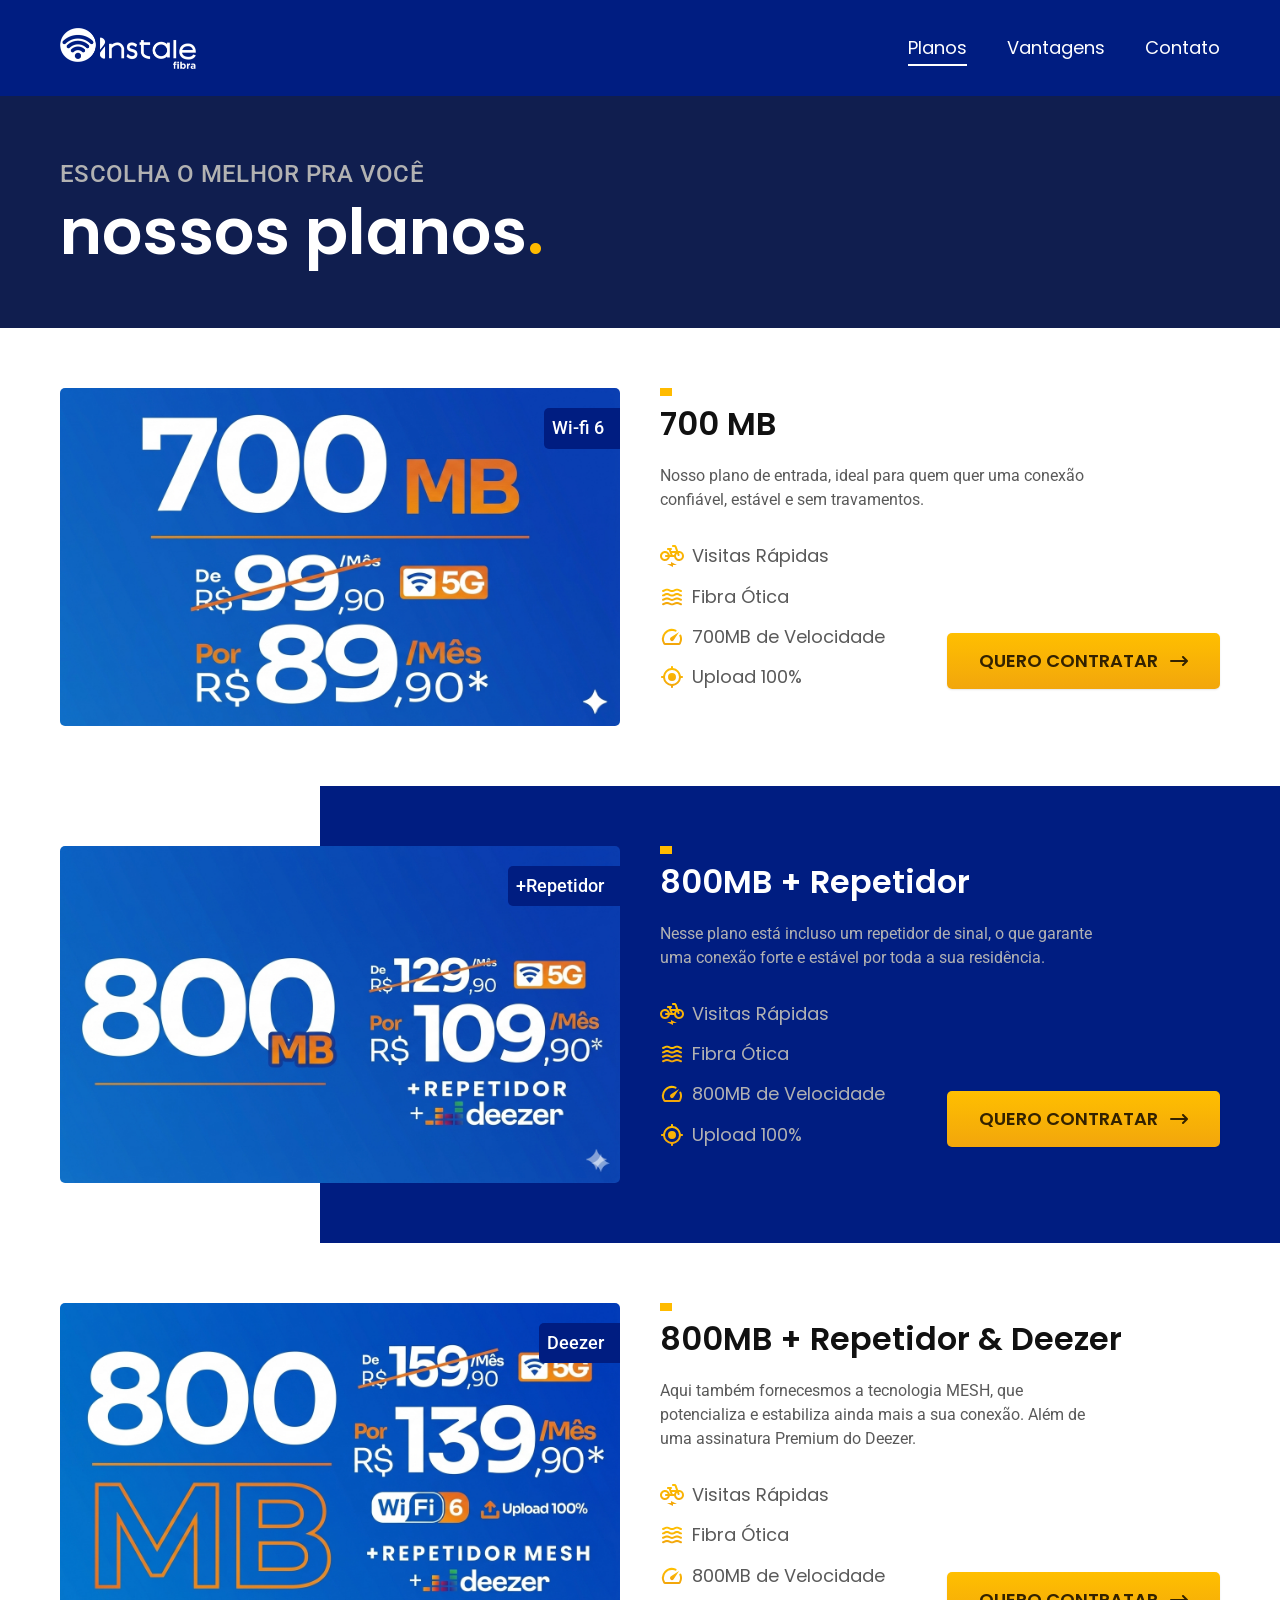
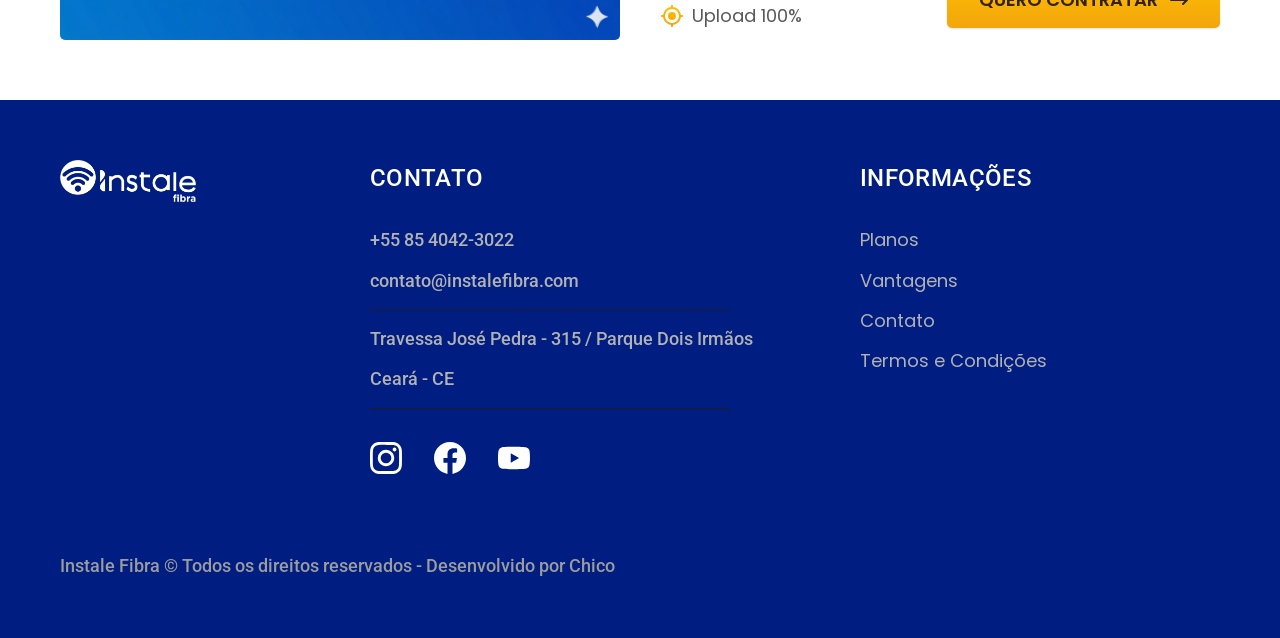
==== bicicletas.html @ 03dd7e1f "commit inicial" ====
<!DOCTYPE html>
<html lang="pt-br">

<head>
  <meta charset="UTF-8">
  <meta name="viewport" content="width=device-width, initial-scale=1.0">
  <title>Planos | Bikcraft</title>
  <meta name="description" content="Termos e Condições">
  <link rel="shortcut icon" href="./favicon-16x16.png" type="image/svg+xml">
  <link rel="preload" href="./css/style.css" as="style">
  <link rel="stylesheet" href="./css/style.css">
  <link rel="preconnect" href="https://fonts.googleapis.com">
  <link rel="preconnect" href="https://fonts.gstatic.com" crossorigin>
  <link href="https://fonts.googleapis.com/css2?family=Merriweather:ital,opsz,wght@0,18..144,300..900;1,18..144,300..900&family=Poppins:ital,wght@0,100;0,200;0,300;0,400;0,500;0,600;0,700;0,800;0,900;1,100;1,200;1,300;1,400;1,500;1,600;1,700;1,800;1,900&family=Roboto:ital,wght@0,100..900;1,100..900&display=swap" rel="stylesheet">
  <script>
    document.documentElement.classList.add("js");
  </script>
</head>

<body id="bicicletas">

  <header class="header-bg">

    <div class="container header">
      <a href="./">
        <img src="./img/instale-assets/LOGO.png" width="136" height="32" alt="Bikcraft">
      </a>

      <nav aria-label="primária">
        <ul class="header-menu font-1-m cor-0">
          <li><a href="./bicicletas.html">Planos</a></li>
          <li><a href="./seguros.html">Vantagens</a></li>
          <li><a href="./contato.html">Contato</a></li>
        </ul>
      </nav>
    </div>

  </header>

  <main>
    <div class="titulo-bg">
      <div class="titulo container">
        <p class="font-2-l-b cor-5">Escolha o melhor pra você</p>
        <h1 class="font-1-xxl cor-0">nossos planos<span class="cor-p1">.</span></h1>
      </div>
    </div>

    <div class="bicicletas container">
      <div class="bicicletas-imagem">
        <img src="./img/instale-assets/700mb-planos-teste.png" alt="Bicicleta preta">
        <span class="font-2-m cor-0">Wi-fi 6</span>
      </div>
      <div class="bicicletas-conteudo">
        <h2 class="font-1-xl">700 MB</h2>
        <p class="font-2-s cor-8">Nosso plano de entrada, ideal para quem quer uma conexão confiável, estável e sem travamentos.</p>
        <ul class="font-1-m cor-8">
          <li>
            <img src="./img/icones/eletrica.svg" alt="">Visitas Rápidas
          </li>
          <li>
            <img src="./img/icones/carbono.svg" alt="">Fibra Ótica
          </li>
          <li>
            <img src="./img/icones/velocidade.svg" alt="">700MB de Velocidade
          </li>
          <li>
            <img src="./img/icones/rastreador.svg" alt="">Upload 100%
          </li>
        </ul>
        <a class="botao seta" href="https://wa.me/558540423022?text=Olá,%20gostaria%20de%20saber%20mais%20sobre%20os%20planos!" target="_blank">Quero contratar</a>
      </div>
    </div>

    <div class="bicicletas-bg">
      <div class="bicicletas container">
        <div class="bicicletas-imagem">
          <img src="./img/instale-assets/800mb-planos-teste.png" alt="Bicicleta preta">
          <span class="font-2-m cor-0">+Repetidor</span>
        </div>
        <div class="bicicletas-conteudo">
          <h2 class="font-1-xl cor-0">800MB + Repetidor</h2>
          <p class="font-2-s cor-5">Nesse plano está incluso um repetidor de sinal, o que garante uma conexão forte e estável por toda a sua residência. </p>
          <ul class="font-1-m cor-5">
            <li>
              <img src="./img/icones/eletrica.svg" alt="">Visitas Rápidas
            </li>
            <li>
              <img src="./img/icones/carbono.svg" alt="">Fibra Ótica
            </li>
            <li>
              <img src="./img/icones/velocidade.svg" alt="">800MB de Velocidade
            </li>
            <li>
              <img src="./img/icones/rastreador.svg" alt="">Upload 100%
            </li>
          </ul>
          <a class="botao seta" href="https://wa.me/558540423022?text=Olá,%20gostaria%20de%20saber%20mais%20sobre%20os%20planos!" target="_blank">Quero contratar</a>
        </div>
      </div>
    </div>

    <div class="bicicletas container">
      <div class="bicicletas-imagem">
        <img src="./img/instale-assets/800mb-planos-deezer-teste.png" alt="Bicicleta preta">
        <span class="font-2-m cor-0">Deezer</span>
      </div>
      <div class="bicicletas-conteudo">
        <h2 class="font-1-xl">800MB + Repetidor & Deezer</h2>
        <p class="font-2-s cor-8">Aqui também fornecesmos a tecnologia MESH, que potencializa e estabiliza ainda mais a sua conexão. Além de uma assinatura Premium do Deezer. </p>
        <ul class="font-1-m cor-8">
          <li>
            <img src="./img/icones/eletrica.svg" alt="">Visitas Rápidas
          </li>
          <li>
            <img src="./img/icones/carbono.svg" alt="">Fibra Ótica
          </li>
          <li>
            <img src="./img/icones/velocidade.svg" alt="">800MB de Velocidade
          </li>
          <li>
            <img src="./img/icones/rastreador.svg" alt="">Upload 100%
          </li>
        </ul>
        <a class="botao seta" href="https://wa.me/558540423022?text=Olá,%20gostaria%20de%20saber%20mais%20sobre%20os%20planos!" target="_blank">Quero contratar</a>
      </div>
    </div>


  </main>

  <footer class="footer-bg">
    <div class="footer container">
      <img src="./img/instale-assets/LOGO.png" width="136" height="32" alt="Bikcraft">
      <div class="footer-contato">
        <h3 class="font-2-l-b cor-0">Contato</h3>
        <ul class="font-2-m cor-5">
          <li><a href="https://wa.me/558540423022?text=Olá,%20gostaria%20de%20saber%20mais%20sobre%20os%20planos!">+55 85 4042-3022</a></li>
          <li><a href="mailto:contato@instalefibra.com">contato@instalefibra.com</a></li>
          <li>Travessa José Pedra - 315 / Parque Dois Irmãos</li>
          <li>Ceará - CE</li>
        </ul>
        <div class="footer-redes">
          <a href="https://www.instagram.com/instale.oficial" target="_blank">
            <img src="./img/redes/instagram.svg" width="32" height="32" alt="Instagram">
          </a>
          <a href="https://www.facebook.com/instalefibra" target="_blank">
            <img src="./img/redes/facebook.svg" width="32" height="32" alt="Facebook">
          </a>
          <a href="https://www.youtube.com/instalefibra" target="_blank">
            <img src="./img/redes/youtube.svg" width="32" height="32" alt="Youtube">
          </a>
        </div>
      </div>

      <div class="footer-informacoes">
        <h3 class="font-2-l-b cor-0">Informações</h3>
        <nav>
          <ul class="font-1-m cor-5">
            <li><a href="./bicicletas.html">Planos</a></li>
            <li><a href="./seguros.html">Vantagens</a></li>
            <li><a href="./contato.html">Contato</a></li>
            <li><a href="./termos.html">Termos e Condições</a></li>
          </ul>
        </nav>
      </div>

      <p class="footer-copy font-2-m cor-6">Instale Fibra © Todos os direitos reservados - Desenvolvido por Chico</p>
    </div>
  </footer>

  <script src="./js/script.js"></script>
</body>

</html>
---- css/style.css ----
@import url("./global/global.css");
@import url("./utilidades/tipografia.css");
@import url("./utilidades/cores.css");

@import url("./global/header.css");
@import url("./global/footer.css");

/* Utilidades */
@import url("./utilidades/componentes.css");
@import url("./utilidades/formulario.css");
@import url("./utilidades/animacao.css");

/* Home */
@import url("./home/introducao.css");
@import url("./home/tecnologia.css");
@import url("./home/parceiros.css");
@import url("./home/depoimento.css");

/* Bicicletas */
@import url("./bicicletas/bicicletas-lista.css");
@import url("./bicicletas/bicicletas.css");

/* Bicicleta */
@import url("./bicicleta/bicicleta.css");
@import url("./bicicleta/seguro.css");

/* Seguros */
@import url("./seguros/seguros.css");
@import url("./seguros/vantagens.css");
@import url("./seguros/perguntas.css");

/* Contato */
@import url("./contato/contato.css");
@import url("./contato/lojas.css");

/* Orçamento */
@import url("./orcamento/orcamento.css");

/* Termos */
@import url("./termos/termos.css");
---- css/style.css ----
@import url("./global/global.css");
@import url("./utilidades/tipografia.css");
@import url("./utilidades/cores.css");

@import url("./global/header.css");
@import url("./global/footer.css");

/* Utilidades */
@import url("./utilidades/componentes.css");
@import url("./utilidades/formulario.css");
@import url("./utilidades/animacao.css");

/* Home */
@import url("./home/introducao.css");
@import url("./home/tecnologia.css");
@import url("./home/parceiros.css");
@import url("./home/depoimento.css");

/* Bicicletas */
@import url("./bicicletas/bicicletas-lista.css");
@import url("./bicicletas/bicicletas.css");

/* Bicicleta */
@import url("./bicicleta/bicicleta.css");
@import url("./bicicleta/seguro.css");

/* Seguros */
@import url("./seguros/seguros.css");
@import url("./seguros/vantagens.css");
@import url("./seguros/perguntas.css");

/* Contato */
@import url("./contato/contato.css");
@import url("./contato/lojas.css");

/* Orçamento */
@import url("./orcamento/orcamento.css");

/* Termos */
@import url("./termos/termos.css");
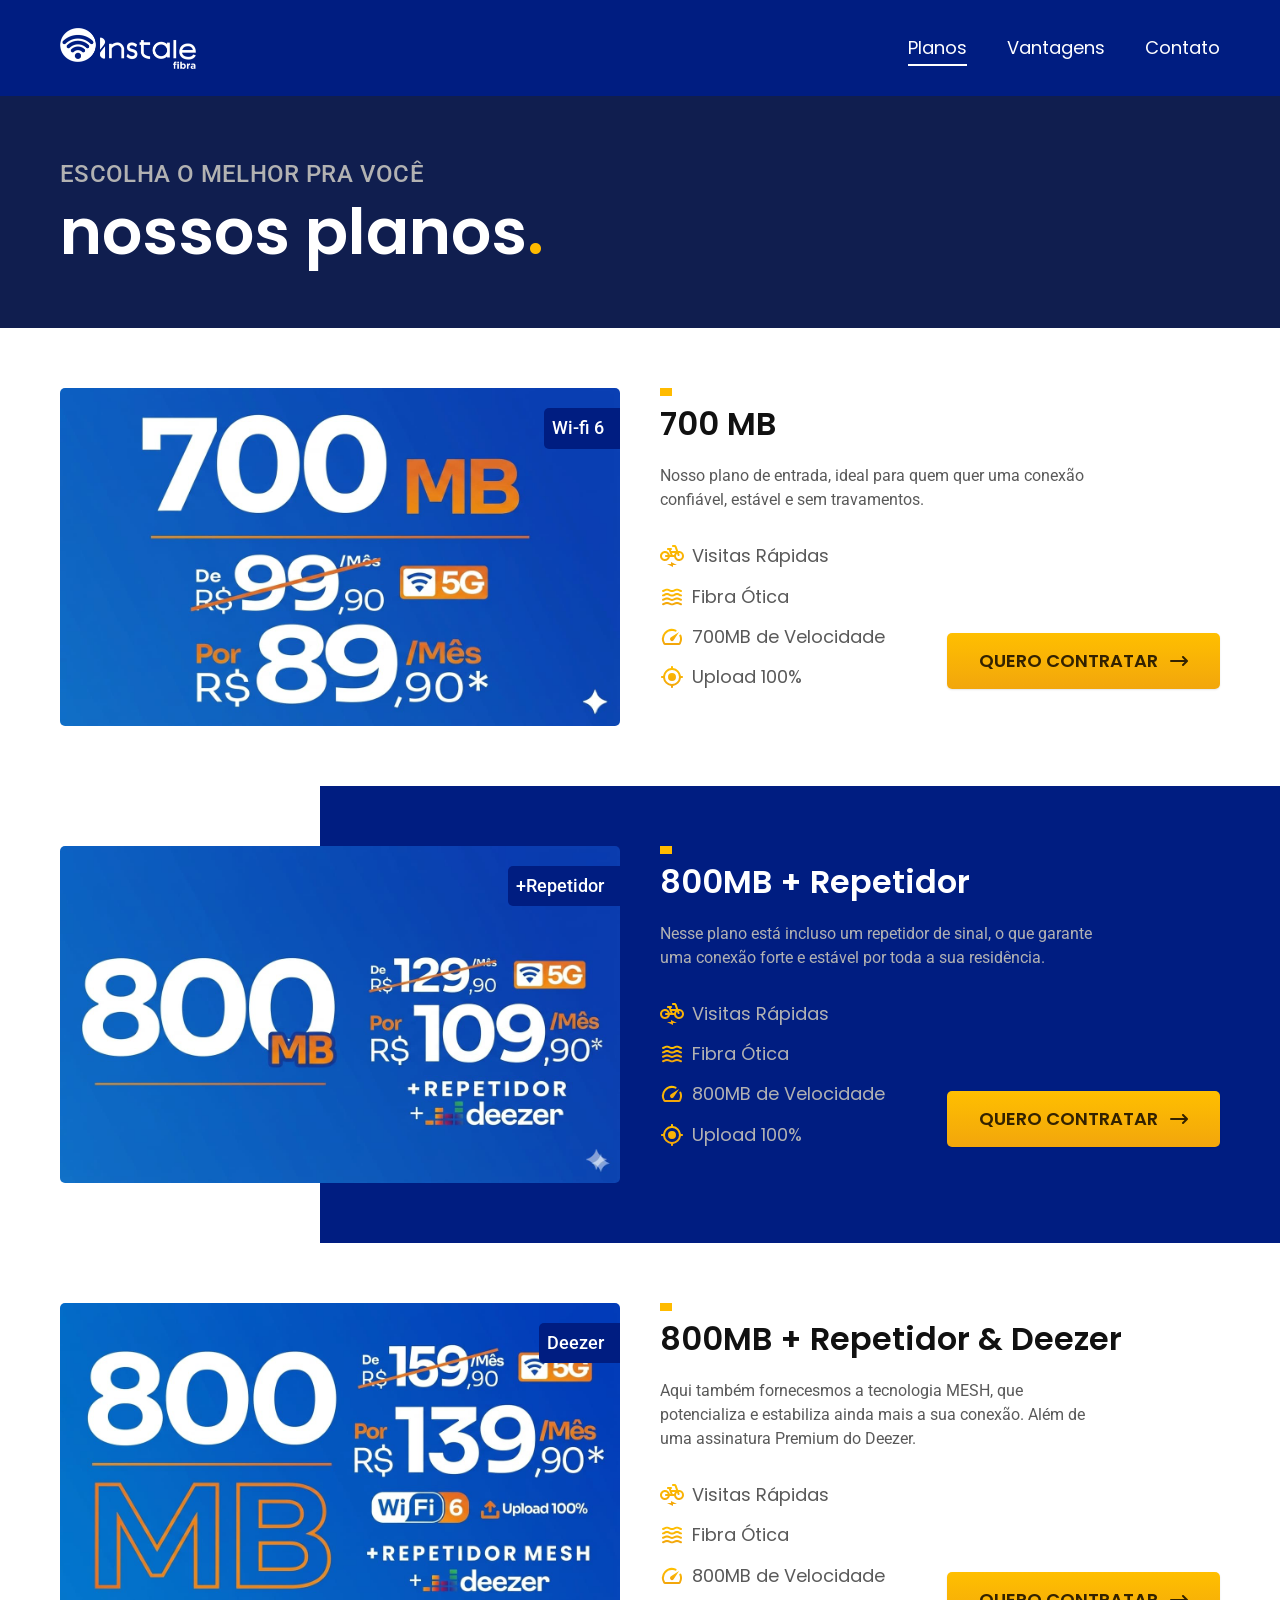
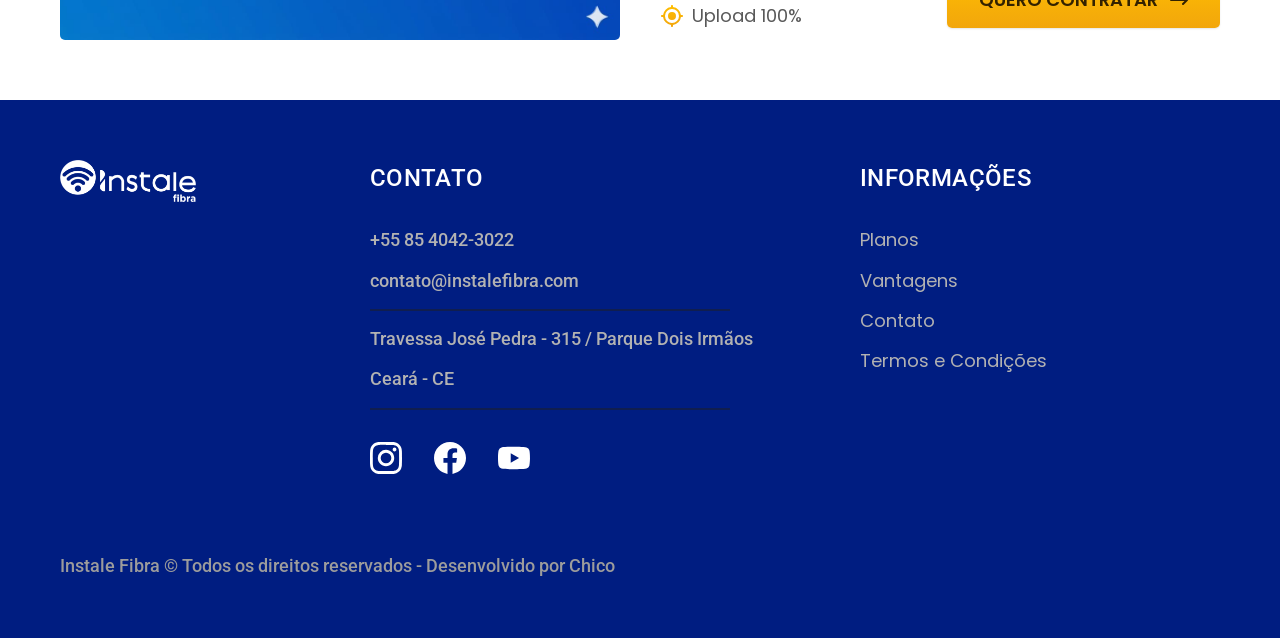
==== commit e865d670: "Images optimizations" ====
--- a/bicicletas.html
+++ b/bicicletas.html
@@ -47,7 +47,7 @@
 
     <div class="bicicletas container">
       <div class="bicicletas-imagem">
-        <img src="./img/instale-assets/700mb-planos-teste.png" alt="Bicicleta preta">
+        <img src="./img/instale-assets/700mb-planos-teste.jpg" alt="Bicicleta preta">
         <span class="font-2-m cor-0">Wi-fi 6</span>
       </div>
       <div class="bicicletas-conteudo">
@@ -74,7 +74,7 @@
     <div class="bicicletas-bg">
       <div class="bicicletas container">
         <div class="bicicletas-imagem">
-          <img src="./img/instale-assets/800mb-planos-teste.png" alt="Bicicleta preta">
+          <img src="./img/instale-assets/800mb-planos-teste.jpg" alt="Bicicleta preta">
           <span class="font-2-m cor-0">+Repetidor</span>
         </div>
         <div class="bicicletas-conteudo">
@@ -101,7 +101,7 @@
 
     <div class="bicicletas container">
       <div class="bicicletas-imagem">
-        <img src="./img/instale-assets/800mb-planos-deezer-teste.png" alt="Bicicleta preta">
+        <img src="./img/instale-assets/800mb-planos-deezer-teste.jpg" alt="Bicicleta preta">
         <span class="font-2-m cor-0">Deezer</span>
       </div>
       <div class="bicicletas-conteudo">
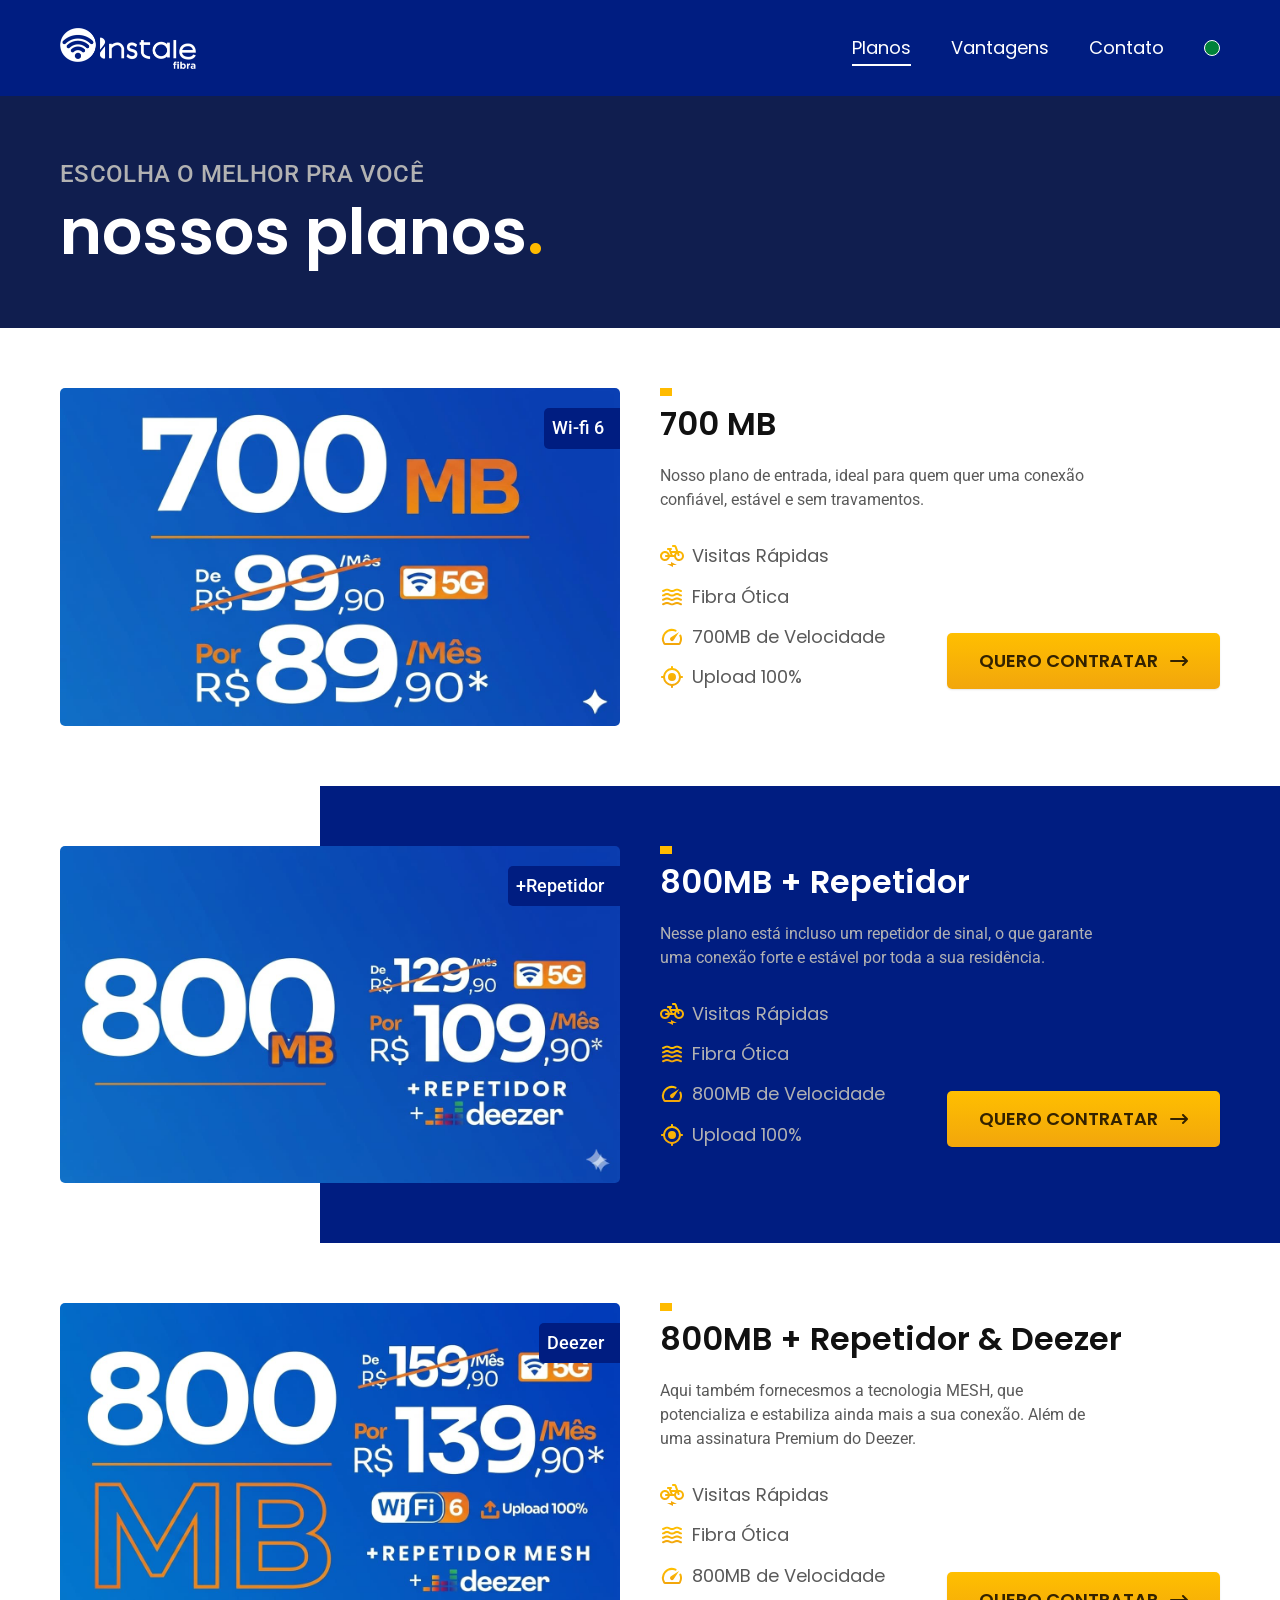
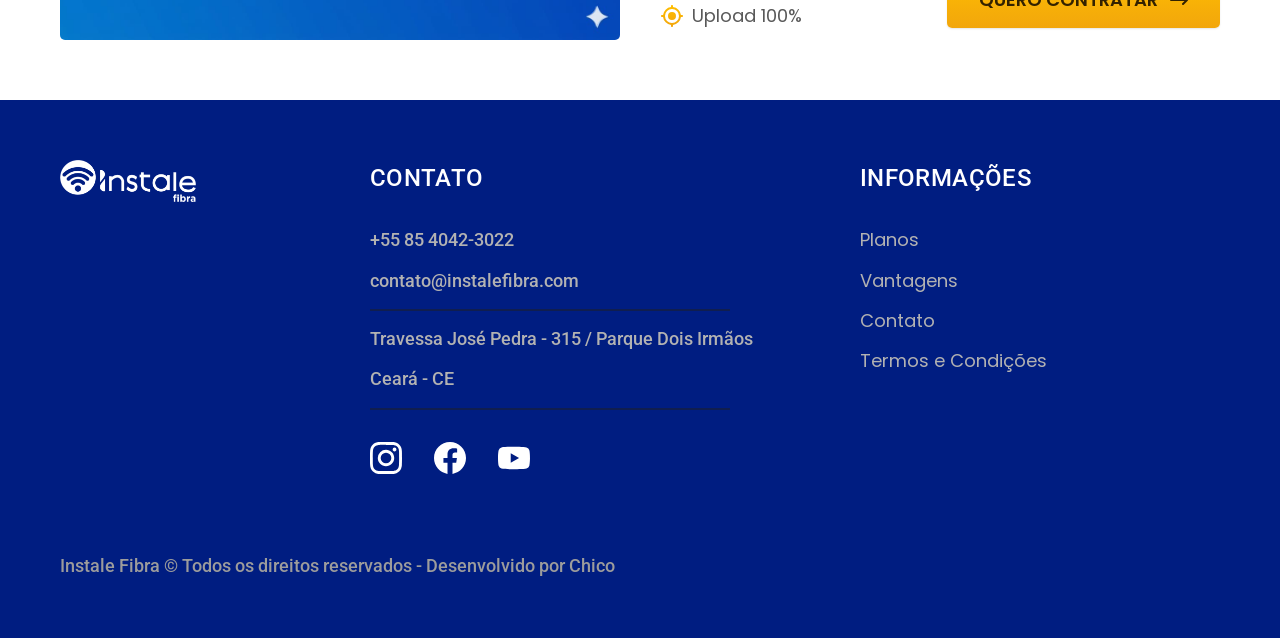
==== commit 29605e5c: "Tema verde adicionado ao site" ====
--- a/bicicletas.html
+++ b/bicicletas.html
@@ -31,6 +31,9 @@
           <li><a href="./bicicletas.html">Planos</a></li>
           <li><a href="./seguros.html">Vantagens</a></li>
           <li><a href="./contato.html">Contato</a></li>
+          <li>
+            <div class="btn-theme"></div>
+          </li>
         </ul>
       </nav>
     </div>
--- a/css/style.css
+++ b/css/style.css
@@ -15,6 +15,7 @@
 @import url("./home/tecnologia.css");
 @import url("./home/parceiros.css");
 @import url("./home/depoimento.css");
+@import url("./home/app.css");
 
 /* Bicicletas */
 @import url("./bicicletas/bicicletas-lista.css");
--- a/css/style.css
+++ b/css/style.css
@@ -15,6 +15,7 @@
 @import url("./home/tecnologia.css");
 @import url("./home/parceiros.css");
 @import url("./home/depoimento.css");
+@import url("./home/app.css");
 
 /* Bicicletas */
 @import url("./bicicletas/bicicletas-lista.css");
